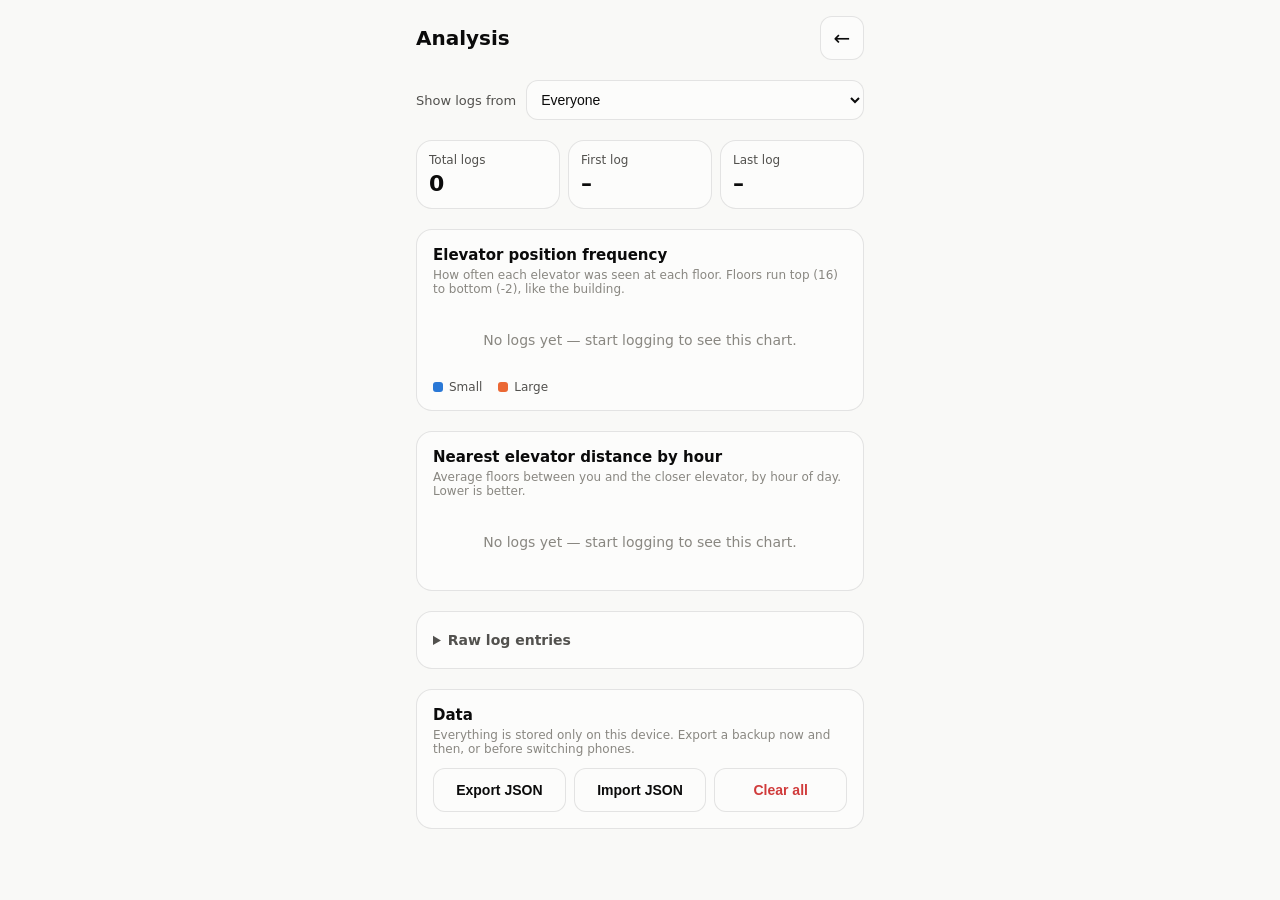
==== analysis.html @ c232b6f8 "Initial commit: Elevator Log PWA Local-first installable web app for logging elevator positions and " ====
<!doctype html>
<html lang="en">
<head>
  <meta charset="utf-8">
  <meta name="viewport" content="width=device-width, initial-scale=1, viewport-fit=cover">
  <meta name="theme-color" content="#2a78d6">
  <title>Elevator Log — Analysis</title>
  <link rel="manifest" href="manifest.json">
  <link rel="apple-touch-icon" href="icons/icon-192.png">
  <link rel="icon" href="icons/icon-192.png">
  <link rel="stylesheet" href="css/style.css">
</head>
<body>
  <div class="page">
    <header class="topbar">
      <h1>Analysis</h1>
      <a class="icon-btn" href="index.html" aria-label="Back to log">←</a>
    </header>

    <section class="filter-row" id="userFilterRow">
      <label for="userFilter">Show logs from</label>
      <select id="userFilter"></select>
    </section>

    <section class="stat-row">
      <div class="stat-tile">
        <div class="label">Total logs</div>
        <div class="value" id="statTotal">–</div>
      </div>
      <div class="stat-tile">
        <div class="label">First log</div>
        <div class="value" id="statFirst">–</div>
      </div>
      <div class="stat-tile">
        <div class="label">Last log</div>
        <div class="value" id="statLast">–</div>
      </div>
    </section>

    <section class="card">
      <h2>Elevator position frequency</h2>
      <p class="subtitle">How often each elevator was seen at each floor. Floors run top (16) to bottom (-2), like the building.</p>
      <div id="freqChart"></div>
      <div class="empty-state" id="freqEmpty" hidden>No logs yet — start logging to see this chart.</div>
      <div class="legend">
        <span class="legend-item"><span class="legend-swatch" style="background:var(--series-a)"></span>Small</span>
        <span class="legend-item"><span class="legend-swatch" style="background:var(--series-b)"></span>Large</span>
      </div>
    </section>

    <section class="card">
      <h2>Nearest elevator distance by hour</h2>
      <p class="subtitle">Average floors between you and the closer elevator, by hour of day. Lower is better.</p>
      <div id="hourChart"></div>
      <div class="empty-state" id="hourEmpty" hidden>No logs yet — start logging to see this chart.</div>
    </section>

    <section class="card">
      <details class="table-details">
        <summary>Raw log entries</summary>
        <div class="table-scroll">
          <table class="log-table">
            <thead>
              <tr><th>When</th><th>By</th><th>Floor</th><th>Small</th><th>Large</th><th></th></tr>
            </thead>
            <tbody id="logTableBody"></tbody>
          </table>
        </div>
        <div class="empty-state" id="tableEmpty" hidden>No logs yet.</div>
      </details>
    </section>

    <section class="card">
      <h2>Data</h2>
      <p class="subtitle">Everything is stored only on this device. Export a backup now and then, or before switching phones.</p>
      <div class="actions-row">
        <button class="btn-secondary" id="exportBtn">Export JSON</button>
        <button class="btn-secondary" id="importBtn">Import JSON</button>
        <button class="btn-secondary" id="clearBtn" style="color:var(--danger)">Clear all</button>
      </div>
      <input type="file" id="importInput" accept="application/json" hidden>
    </section>
  </div>

  <script src="js/db.js"></script>
  <script src="js/charts.js"></script>
  <script src="js/analysis.js"></script>
</body>
</html>
---- css/style.css ----
:root {
  color-scheme: light;
  --page: #f9f9f7;
  --surface: #fcfcfb;
  --text-primary: #0b0b0b;
  --text-secondary: #52514e;
  --text-muted: #898781;
  --gridline: #e1e0d9;
  --baseline: #c3c2b7;
  --border: rgba(11, 11, 11, 0.10);
  --accent: #2a78d6;
  --accent-ink: #ffffff;
  --series-a: #2a78d6;
  --series-b: #eb6834;
  --tint-a: rgba(42, 120, 214, 0.12);
  --tint-b: rgba(235, 104, 52, 0.12);
  --danger: #d03b3b;
  --chip-bg: #f0efec;
}

@media (prefers-color-scheme: dark) {
  :root {
    color-scheme: dark;
    --page: #0d0d0d;
    --surface: #1a1a19;
    --text-primary: #ffffff;
    --text-secondary: #c3c2b7;
    --text-muted: #898781;
    --gridline: #2c2c2a;
    --baseline: #383835;
    --border: rgba(255, 255, 255, 0.10);
    --accent: #3987e5;
    --accent-ink: #ffffff;
    --series-a: #3987e5;
    --series-b: #d95926;
    --tint-a: rgba(57, 135, 229, 0.18);
    --tint-b: rgba(217, 89, 38, 0.20);
    --danger: #e66767;
    --chip-bg: #242423;
  }
}

* { box-sizing: border-box; }

html, body {
  margin: 0;
  padding: 0;
  background: var(--page);
  color: var(--text-primary);
  font-family: system-ui, -apple-system, "Segoe UI", sans-serif;
  -webkit-tap-highlight-color: transparent;
}

body {
  min-height: 100vh;
  padding-bottom: env(safe-area-inset-bottom, 0);
}

a { color: inherit; }

.page {
  max-width: 480px;
  margin: 0 auto;
  padding: 16px 16px 24px;
  display: flex;
  flex-direction: column;
  gap: 20px;
}

.topbar {
  display: flex;
  align-items: center;
  justify-content: space-between;
  padding-top: env(safe-area-inset-top, 0);
}

.topbar h1 {
  font-size: 20px;
  margin: 0;
}

.icon-btn {
  display: inline-flex;
  align-items: center;
  justify-content: center;
  width: 44px;
  height: 44px;
  border-radius: 12px;
  background: var(--surface);
  border: 1px solid var(--border);
  text-decoration: none;
  font-size: 20px;
}

.topbar-actions {
  display: flex;
  align-items: center;
  gap: 8px;
}

.user-chip {
  height: 44px;
  padding: 0 14px;
  border-radius: 12px;
  background: var(--surface);
  border: 1px solid var(--border);
  color: var(--text-secondary);
  font-size: 14px;
  font-weight: 600;
  max-width: 120px;
  overflow: hidden;
  text-overflow: ellipsis;
  white-space: nowrap;
}

.modal-backdrop {
  position: fixed;
  inset: 0;
  background: rgba(0, 0, 0, 0.45);
  display: flex;
  align-items: center;
  justify-content: center;
  padding: 24px;
  z-index: 20;
}

.modal-backdrop[hidden] {
  display: none;
}

.modal-card {
  width: 100%;
  max-width: 340px;
  background: var(--surface);
  border: 1px solid var(--border);
  border-radius: 16px;
  padding: 20px;
  display: flex;
  flex-direction: column;
  gap: 12px;
}

.modal-card h2 {
  margin: 0;
  font-size: 17px;
}

.modal-card .subtitle {
  margin: 0;
  font-size: 13px;
  color: var(--text-muted);
}

.modal-card input {
  height: 48px;
  border-radius: 12px;
  border: 1px solid var(--border);
  background: var(--chip-bg);
  color: var(--text-primary);
  font-size: 16px;
  padding: 0 14px;
}

.modal-card .log-btn {
  position: static;
  height: 48px;
}

.field-group {
  display: flex;
  flex-direction: column;
  gap: 8px;
}

.field-label {
  display: flex;
  align-items: center;
  justify-content: space-between;
  font-size: 14px;
  font-weight: 600;
  color: var(--text-secondary);
}

.current-val {
  font-size: 20px;
  font-weight: 700;
  color: var(--text-primary);
  min-width: 28px;
  text-align: right;
}

.floor-picker-grid {
  display: grid;
  grid-template-columns: repeat(24, 1fr);
  gap: 6px;
  padding: 4px 2px;
}

.floor-picker-grid .chip {
  min-width: 0;
  height: 44px;
  padding: 0 4px;
}

.fp-span-8 { grid-column: span 8; }
.fp-span-3 { grid-column: span 3; }

.elevator-columns {
  display: flex;
  gap: 12px;
}

.elevator-col {
  flex: 1;
  min-width: 0;
  display: flex;
  flex-direction: column;
  align-items: stretch;
  gap: 6px;
}

.elevator-col-header {
  display: flex;
  flex-direction: column;
  align-items: center;
  gap: 2px;
  padding: 8px 0;
  background: var(--surface);
  border: 1px solid var(--border);
  border-radius: 12px;
}

.elevator-col-header .name {
  font-size: 13px;
  font-weight: 600;
  color: var(--text-secondary);
}

.elevator-col-header .current-val {
  font-size: 26px;
  text-align: center;
}

.elevator-col.small .elevator-col-header { border-color: var(--series-a); }
.elevator-col.large .elevator-col-header { border-color: var(--series-b); }

.elevator-col.small .floor-grid .chip { background: var(--tint-a); }
.elevator-col.large .floor-grid .chip { background: var(--tint-b); }

.elevator-col.small .floor-grid .chip.selected {
  background: var(--series-a);
  border-color: var(--series-a);
  color: var(--accent-ink);
}
.elevator-col.large .floor-grid .chip.selected {
  background: var(--series-b);
  border-color: var(--series-b);
  color: var(--accent-ink);
}

.floor-grid {
  display: grid;
  grid-template-columns: repeat(6, 1fr);
  gap: 6px;
  padding: 2px;
}

.floor-grid .chip {
  min-width: 0;
  height: 44px;
}

.chip-span-3 { grid-column: span 3; }
.chip-span-2 { grid-column: span 2; }

.chip {
  flex: 0 0 auto;
  scroll-snap-align: center;
  min-width: 44px;
  height: 44px;
  padding: 0 10px;
  border-radius: 12px;
  border: 1px solid var(--border);
  background: var(--chip-bg);
  color: var(--text-primary);
  font-size: 16px;
  font-weight: 600;
  display: flex;
  align-items: center;
  justify-content: center;
  position: relative;
}

.chip.marked::after {
  content: '';
  position: absolute;
  bottom: 5px;
  left: 50%;
  transform: translateX(-50%);
  width: 4px;
  height: 4px;
  border-radius: 50%;
  background: var(--text-muted);
}

.chip.selected {
  background: var(--accent);
  color: var(--accent-ink);
  border-color: var(--accent);
}

.chip.selected.marked::after {
  background: var(--accent-ink);
}

.log-btn {
  position: sticky;
  bottom: 16px;
  width: 100%;
  height: 56px;
  border-radius: 16px;
  border: none;
  background: var(--accent);
  color: var(--accent-ink);
  font-size: 18px;
  font-weight: 700;
  letter-spacing: 0.02em;
}

.log-btn:disabled {
  background: var(--chip-bg);
  color: var(--text-muted);
}

.toast {
  position: fixed;
  left: 50%;
  bottom: 90px;
  transform: translateX(-50%);
  background: var(--text-primary);
  color: var(--page);
  padding: 10px 18px;
  border-radius: 12px;
  font-size: 14px;
  font-weight: 600;
  opacity: 0;
  transition: opacity 0.2s ease;
  pointer-events: none;
  white-space: nowrap;
}

.toast.show { opacity: 1; }

.card {
  background: var(--surface);
  border: 1px solid var(--border);
  border-radius: 16px;
  padding: 16px;
}

.card h2 {
  font-size: 15px;
  margin: 0 0 4px;
}

.card .subtitle {
  font-size: 12px;
  color: var(--text-muted);
  margin: 0 0 12px;
}

.filter-row {
  display: flex;
  align-items: center;
  gap: 10px;
  font-size: 13px;
  color: var(--text-secondary);
}

.filter-row select {
  flex: 1;
  height: 40px;
  border-radius: 12px;
  border: 1px solid var(--border);
  background: var(--surface);
  color: var(--text-primary);
  font-size: 14px;
  padding: 0 10px;
}

.stat-row {
  display: grid;
  grid-template-columns: repeat(3, 1fr);
  gap: 8px;
}

.stat-tile {
  background: var(--surface);
  border: 1px solid var(--border);
  border-radius: 16px;
  padding: 12px;
  display: flex;
  flex-direction: column;
  gap: 4px;
}

.stat-tile .label {
  font-size: 12px;
  color: var(--text-secondary);
}

.stat-tile .value {
  font-size: 22px;
  font-weight: 700;
}

.legend {
  display: flex;
  gap: 16px;
  font-size: 12px;
  color: var(--text-secondary);
  margin-top: 8px;
}

.legend-item {
  display: flex;
  align-items: center;
  gap: 6px;
}

.legend-swatch {
  width: 10px;
  height: 10px;
  border-radius: 3px;
}

.empty-state {
  text-align: center;
  color: var(--text-muted);
  font-size: 14px;
  padding: 24px 8px;
}

table.log-table {
  width: 100%;
  border-collapse: collapse;
  font-size: 13px;
}

table.log-table th, table.log-table td {
  text-align: left;
  padding: 6px 8px;
  border-bottom: 1px solid var(--gridline);
  font-variant-numeric: tabular-nums;
}

table.log-table th {
  color: var(--text-muted);
  font-weight: 600;
}

.row-delete {
  background: none;
  border: none;
  color: var(--danger);
  font-size: 15px;
  padding: 4px 8px;
}

.actions-row {
  display: flex;
  gap: 8px;
}

.btn-secondary {
  flex: 1;
  height: 44px;
  border-radius: 12px;
  border: 1px solid var(--border);
  background: var(--surface);
  color: var(--text-primary);
  font-size: 14px;
  font-weight: 600;
}

details.table-details summary {
  cursor: pointer;
  font-weight: 600;
  font-size: 14px;
  color: var(--text-secondary);
  padding: 4px 0;
}

.table-scroll {
  overflow-x: auto;
  margin-top: 8px;
}

.tooltip-layer {
  position: relative;
}

.chart-tooltip {
  position: absolute;
  background: var(--text-primary);
  color: var(--page);
  font-size: 12px;
  padding: 6px 8px;
  border-radius: 8px;
  pointer-events: none;
  white-space: nowrap;
  transform: translate(-50%, -100%);
  opacity: 0;
  transition: opacity 0.1s ease;
  z-index: 5;
}

.chart-tooltip.show { opacity: 1; }

.chart-tooltip .tt-value { font-weight: 700; }
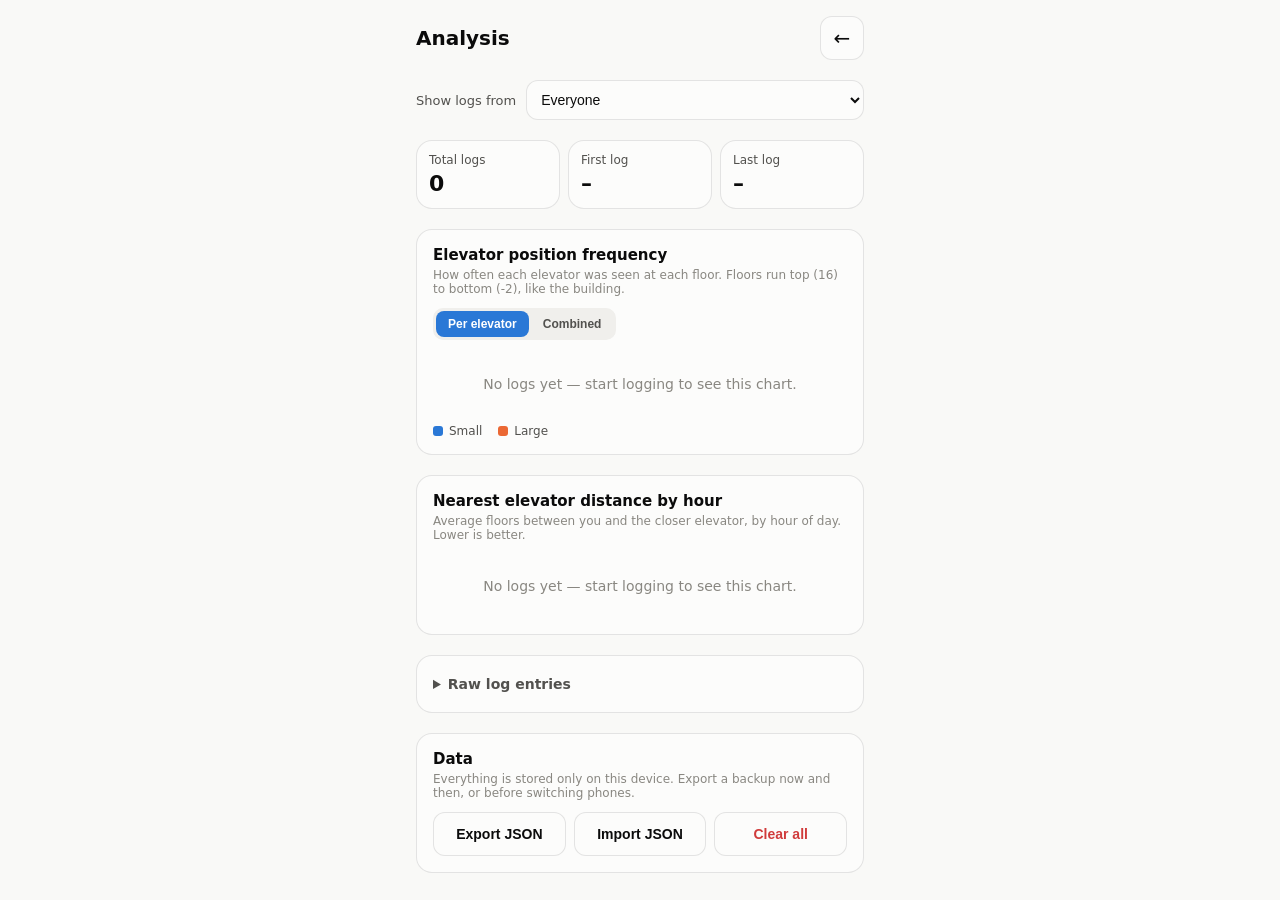
==== commit cfbc2543: "Add toggle for aggregated elevator position frequency Adds a segmented "Per elevator / Combined" tog" ====
--- a/analysis.html
+++ b/analysis.html
@@ -40,9 +40,13 @@
     <section class="card">
       <h2>Elevator position frequency</h2>
       <p class="subtitle">How often each elevator was seen at each floor. Floors run top (16) to bottom (-2), like the building.</p>
+      <div class="segmented" id="freqModeToggle" role="group" aria-label="Frequency view">
+        <button type="button" class="segmented-btn is-active" id="freqModePerElevator" data-mode="perElevator" aria-pressed="true">Per elevator</button>
+        <button type="button" class="segmented-btn" id="freqModeAggregated" data-mode="aggregated" aria-pressed="false">Combined</button>
+      </div>
       <div id="freqChart"></div>
       <div class="empty-state" id="freqEmpty" hidden>No logs yet — start logging to see this chart.</div>
-      <div class="legend">
+      <div class="legend" id="freqLegend">
         <span class="legend-item"><span class="legend-swatch" style="background:var(--series-a)"></span>Small</span>
         <span class="legend-item"><span class="legend-swatch" style="background:var(--series-b)"></span>Large</span>
       </div>
--- a/css/style.css
+++ b/css/style.css
@@ -151,7 +151,8 @@
   color: var(--text-muted);
 }
 
-.modal-card input {
+.modal-card input,
+.modal-card select {
   height: 48px;
   border-radius: 12px;
   border: 1px solid var(--border);
@@ -159,6 +160,22 @@
   color: var(--text-primary);
   font-size: 16px;
   padding: 0 14px;
+}
+
+.setup-floor-row {
+  display: flex;
+  gap: 8px;
+}
+
+.setup-floor-row select {
+  flex: 1;
+  min-width: 0;
+}
+
+.modal-error {
+  margin: 0;
+  font-size: 13px;
+  color: var(--danger);
 }
 
 .modal-card .log-btn {
@@ -414,6 +431,30 @@
   font-weight: 700;
 }
 
+.segmented {
+  display: inline-flex;
+  background: var(--chip-bg);
+  border-radius: 10px;
+  padding: 3px;
+  gap: 2px;
+  margin-bottom: 12px;
+}
+
+.segmented-btn {
+  border: none;
+  background: transparent;
+  color: var(--text-secondary);
+  font-size: 12px;
+  font-weight: 600;
+  padding: 6px 12px;
+  border-radius: 8px;
+}
+
+.segmented-btn.is-active {
+  background: var(--accent);
+  color: var(--accent-ink);
+}
+
 .legend {
   display: flex;
   gap: 16px;
@@ -459,12 +500,27 @@
   font-weight: 600;
 }
 
-.row-delete {
+.row-action {
   background: none;
   border: none;
+  font-size: 15px;
+  padding: 4px 6px;
+}
+
+.row-delete {
   color: var(--danger);
-  font-size: 15px;
-  padding: 4px 8px;
+}
+
+.row-edit-input {
+  width: 44px;
+  height: 30px;
+  border-radius: 8px;
+  border: 1px solid var(--border);
+  background: var(--chip-bg);
+  color: var(--text-primary);
+  font-size: 13px;
+  text-align: center;
+  font-variant-numeric: tabular-nums;
 }
 
 .actions-row {
